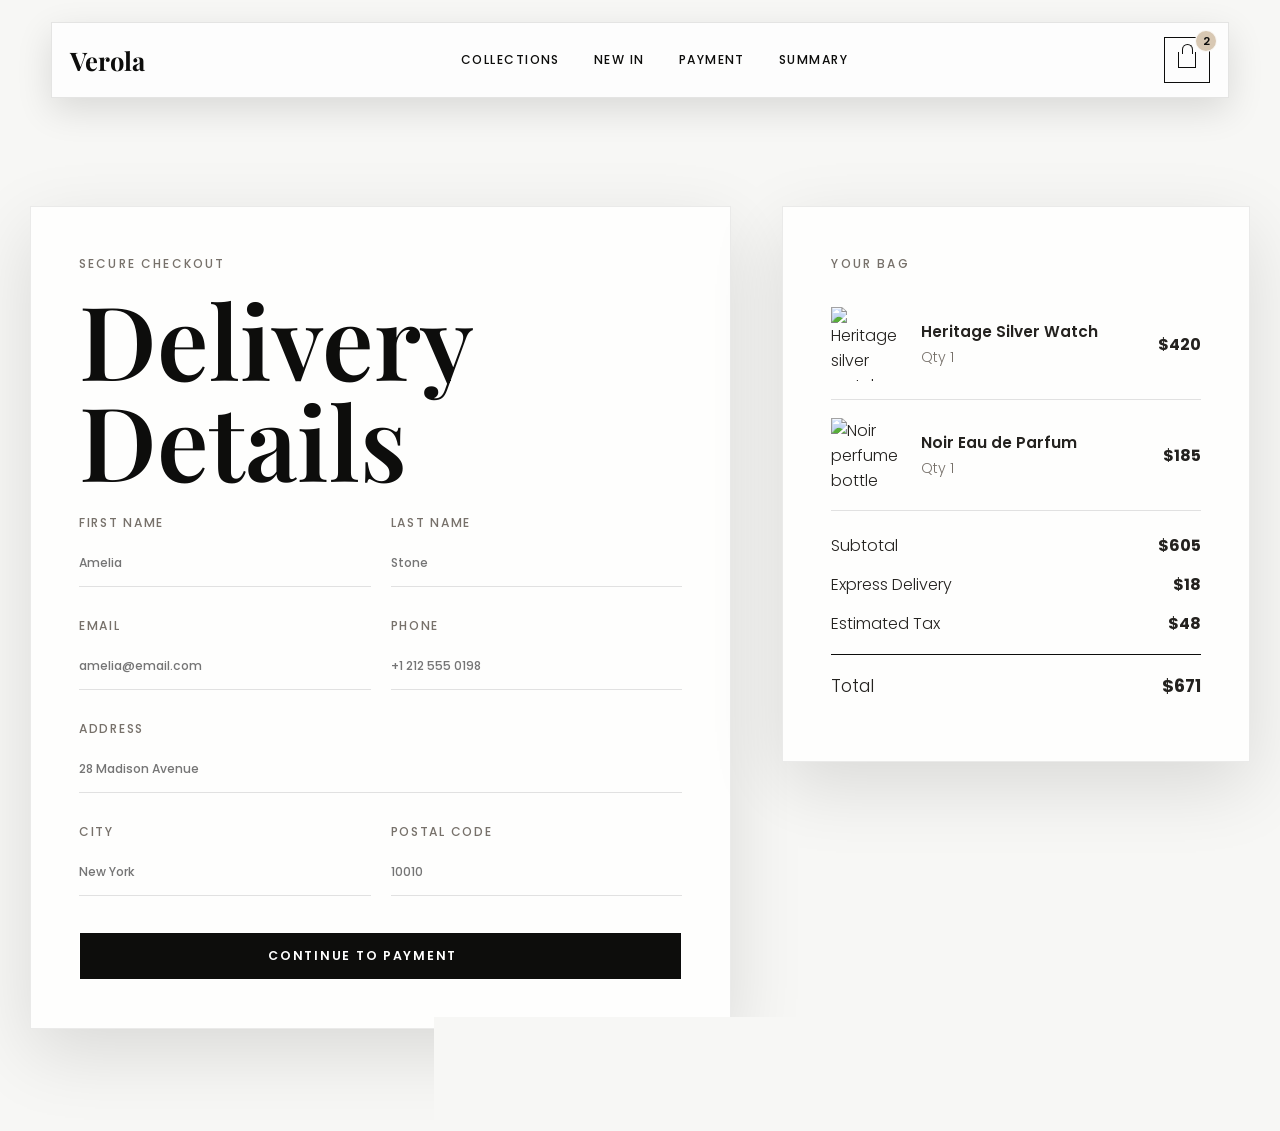
==== checkout.html @ 2e7f85c2 "set up the project" ====
<!DOCTYPE html>
<html lang="en">
<head>
  <meta charset="UTF-8">
  <meta name="viewport" content="width=device-width, initial-scale=1.0">
  <title>Checkout | Verola</title>
  <link rel="preconnect" href="https://fonts.googleapis.com">
  <link rel="preconnect" href="https://fonts.gstatic.com" crossorigin>
  <link href="https://fonts.googleapis.com/css2?family=Playfair+Display:wght@500;600;700&family=Poppins:wght@300;400;500;600&display=swap" rel="stylesheet">
  <link rel="stylesheet" href="styles.css">
</head>
<body>
  <header class="site-header page-header">
    <nav class="navbar dark-nav" aria-label="Primary navigation">
      <a class="brand" href="index.html">Verola</a>
      <div class="nav-links">
        <a href="products.html">Collections</a>
        <a href="products.html#featured-products">New In</a>
        <a href="payment.html">Payment</a>
        <a href="order-summary.html">Summary</a>
      </div>
      <a class="cart-link" href="checkout.html" aria-label="Shopping bag with two products">
        <span class="cart-icon" aria-hidden="true"></span>
        <span class="cart-count">2</span>
      </a>
    </nav>
  </header>

  <main class="page-main">
    <section class="checkout-layout">
      <div class="checkout-panel">
        <p class="eyebrow dark">Secure Checkout</p>
        <h1>Delivery Details</h1>
        <form class="checkout-form" action="payment.html" method="get">
          <div class="form-grid">
            <label>First Name<input type="text" name="first-name" placeholder="Amelia"></label>
            <label>Last Name<input type="text" name="last-name" placeholder="Stone"></label>
            <label>Email<input type="email" name="email" placeholder="amelia@email.com"></label>
            <label>Phone<input type="tel" name="phone" placeholder="+1 212 555 0198"></label>
            <label class="full">Address<input type="text" name="address" placeholder="28 Madison Avenue"></label>
            <label>City<input type="text" name="city" placeholder="New York"></label>
            <label>Postal Code<input type="text" name="postal-code" placeholder="10010"></label>
          </div>
          <button class="button button-dark form-button" type="submit">Continue to Payment</button>
        </form>
      </div>

      <aside class="summary-card" aria-label="Order summary">
        <p class="eyebrow dark">Your Bag</p>
        <div class="summary-item">
          <img src="https://images.unsplash.com/photo-1523170335258-f5ed11844a49?auto=format&fit=crop&w=300&q=85" alt="Heritage silver watch">
          <div>
            <h2>Heritage Silver Watch</h2>
            <p>Qty 1</p>
          </div>
          <strong>$420</strong>
        </div>
        <div class="summary-item">
          <img src="https://images.unsplash.com/photo-1541643600914-78b084683601?auto=format&fit=crop&w=300&q=85" alt="Noir perfume bottle">
          <div>
            <h2>Noir Eau de Parfum</h2>
            <p>Qty 1</p>
          </div>
          <strong>$185</strong>
        </div>
        <div class="summary-lines">
          <p><span>Subtotal</span><strong>$605</strong></p>
          <p><span>Express Delivery</span><strong>$18</strong></p>
          <p><span>Estimated Tax</span><strong>$48</strong></p>
          <p class="total"><span>Total</span><strong>$671</strong></p>
        </div>
      </aside>
    </section>
  </main>
</body>
</html>
---- styles.css ----
:root {
  --black: #0d0d0c;
  --ink: #24221f;
  --muted: #77716a;
  --line: rgba(18, 18, 18, 0.12);
  --cream: #f4efe7;
  --sand: #d8c8b3;
  --mist: #f7f7f5;
  --white: #ffffff;
  --shadow: 0 24px 70px rgba(12, 11, 10, 0.12);
}

* {
  box-sizing: border-box;
}

html {
  scroll-behavior: smooth;
}

body {
  margin: 0;
  color: var(--ink);
  background: var(--mist);
  font-family: "Poppins", Arial, sans-serif;
  font-weight: 300;
  animation: pageFade 700ms ease both;
}

img {
  display: block;
  width: 100%;
  height: 100%;
  object-fit: cover;
}

a {
  color: inherit;
  text-decoration: none;
}

.site-header {
  position: fixed;
  inset: 0 0 auto;
  z-index: 20;
  padding: 22px clamp(18px, 4vw, 56px);
}

.navbar {
  display: flex;
  align-items: center;
  justify-content: space-between;
  gap: 24px;
  max-width: 1440px;
  margin: 0 auto;
  padding: 14px 18px;
  color: var(--white);
  background: rgba(255, 255, 255, 0.08);
  border: 1px solid rgba(255, 255, 255, 0.22);
  backdrop-filter: blur(18px);
  box-shadow: 0 12px 36px rgba(0, 0, 0, 0.12);
  animation: navDrop 760ms ease both;
}

.dark-nav {
  color: var(--black);
  background: rgba(255, 255, 255, 0.78);
  border-color: rgba(0, 0, 0, 0.1);
}

.brand {
  font-family: "Playfair Display", Georgia, serif;
  font-size: clamp(1.35rem, 2vw, 1.9rem);
  font-weight: 700;
  letter-spacing: 0;
}

.nav-links,
.footer-links {
  display: flex;
  align-items: center;
  gap: clamp(14px, 3vw, 34px);
}

.nav-links a,
.nav-action,
.footer-links a,
.text-link {
  position: relative;
  font-size: 0.76rem;
  font-weight: 500;
  letter-spacing: 0.12em;
  text-transform: uppercase;
}

.nav-links a::after,
.text-link::after {
  position: absolute;
  left: 0;
  bottom: -6px;
  width: 0;
  height: 1px;
  content: "";
  background: currentColor;
  transition: width 260ms ease;
}

.nav-links a:hover::after,
.text-link:hover::after {
  width: 100%;
}

.nav-action {
  padding: 10px 18px;
  border: 1px solid currentColor;
  transition: background 260ms ease, color 260ms ease;
}

.nav-action:hover {
  color: var(--black);
  background: var(--white);
}

.dark-nav .nav-action:hover {
  color: var(--white);
  background: var(--black);
}

.cart-link {
  position: relative;
  display: inline-flex;
  align-items: center;
  justify-content: center;
  width: 46px;
  height: 46px;
  border: 1px solid currentColor;
  transition: transform 260ms ease, background 260ms ease, color 260ms ease;
}

.cart-link:hover {
  color: var(--black);
  background: var(--white);
  transform: translateY(-2px);
}

.dark-nav .cart-link:hover {
  color: var(--white);
  background: var(--black);
}

.cart-icon {
  position: relative;
  width: 18px;
  height: 16px;
  border: 1.7px solid currentColor;
  border-top: 0;
}

.cart-icon::before {
  position: absolute;
  left: 3px;
  top: -8px;
  width: 9px;
  height: 9px;
  content: "";
  border: 1.7px solid currentColor;
  border-bottom: 0;
  border-radius: 10px 10px 0 0;
}

.cart-count {
  position: absolute;
  right: -8px;
  top: -8px;
  display: grid;
  place-items: center;
  min-width: 22px;
  height: 22px;
  padding: 0 6px;
  color: var(--black);
  background: var(--sand);
  border: 1px solid rgba(255, 255, 255, 0.85);
  border-radius: 999px;
  font-size: 0.7rem;
  font-weight: 600;
  animation: cartPulse 1800ms ease-in-out infinite;
}

.cart-button {
  gap: 10px;
}

.cart-icon.mini {
  width: 15px;
  height: 13px;
}

.cart-icon.mini::before {
  left: 2px;
  top: -7px;
  width: 8px;
  height: 8px;
}

.hero {
  position: relative;
  min-height: 100vh;
  display: grid;
  align-items: end;
  padding: 170px clamp(22px, 6vw, 88px) 9vh;
  color: var(--white);
  background:
    linear-gradient(90deg, rgba(0, 0, 0, 0.58), rgba(0, 0, 0, 0.08) 68%),
    url("https://images.unsplash.com/photo-1483985988355-763728e1935b?auto=format&fit=crop&w=2200&q=85") center / cover;
  animation: heroDrift 18s ease-in-out infinite alternate;
}

.hero-content,
.page-hero,
.checkout-panel,
.summary-card {
  animation: riseIn 800ms ease both;
}

.hero-content {
  max-width: 760px;
}

.eyebrow {
  margin: 0 0 16px;
  font-size: 0.75rem;
  font-weight: 500;
  letter-spacing: 0.18em;
  text-transform: uppercase;
}

.eyebrow.dark {
  color: var(--muted);
}

h1,
h2,
h3,
p {
  margin-top: 0;
}

h1,
h2 {
  font-family: "Playfair Display", Georgia, serif;
  font-weight: 600;
  letter-spacing: 0;
  line-height: 0.98;
}

h1 {
  max-width: 860px;
  margin-bottom: 24px;
  font-size: clamp(3.4rem, 8vw, 8.8rem);
}

h2 {
  margin-bottom: 18px;
  font-size: clamp(2.1rem, 5vw, 5.2rem);
}

h3 {
  margin-bottom: 6px;
  font-size: 1rem;
  font-weight: 500;
}

.hero-subtitle {
  max-width: 570px;
  margin-bottom: 34px;
  color: rgba(255, 255, 255, 0.86);
  font-size: clamp(1rem, 1.5vw, 1.2rem);
  line-height: 1.8;
}

.button {
  display: inline-flex;
  align-items: center;
  justify-content: center;
  min-height: 48px;
  padding: 14px 28px;
  border: 1px solid currentColor;
  font-size: 0.78rem;
  font-weight: 600;
  letter-spacing: 0.14em;
  text-transform: uppercase;
  cursor: pointer;
  transition: transform 260ms ease, background 260ms ease, color 260ms ease, box-shadow 260ms ease;
}

.button:hover {
  transform: translateY(-3px);
  box-shadow: 0 14px 38px rgba(0, 0, 0, 0.18);
}

.button-light {
  color: var(--black);
  background: var(--white);
}

.button-light:hover {
  color: var(--white);
  background: transparent;
}

.button-dark {
  color: var(--white);
  background: var(--black);
}

.button-dark:hover {
  color: var(--black);
  background: var(--white);
}

.section {
  padding: clamp(72px, 9vw, 132px) clamp(20px, 5vw, 72px);
}

.section-heading {
  max-width: 1440px;
  margin: 0 auto 44px;
  animation: riseIn 760ms ease both;
}

.section-heading.split {
  display: flex;
  align-items: end;
  justify-content: space-between;
  gap: 28px;
}

.collection-grid {
  display: grid;
  grid-template-columns: repeat(4, 1fr);
  grid-auto-rows: minmax(250px, 32vw);
  gap: 18px;
  max-width: 1440px;
  margin: 0 auto;
}

.collection-card,
.product-media,
.shop-media {
  overflow: hidden;
  background: var(--cream);
}

.collection-card {
  position: relative;
  min-height: 260px;
  isolation: isolate;
  animation: riseIn 760ms ease both;
}

.collection-card.tall {
  grid-row: span 2;
}

.collection-card.wide {
  grid-column: span 2;
}

.collection-card::after {
  position: absolute;
  inset: 0;
  z-index: 1;
  content: "";
  background: linear-gradient(180deg, transparent 35%, rgba(0, 0, 0, 0.58));
}

.collection-card img,
.product-media img,
.shop-media img {
  transition: transform 600ms ease, filter 600ms ease;
}

.collection-card:hover img,
.product-card:hover img,
.shop-card:hover img {
  transform: scale(1.065);
  filter: saturate(0.9);
}

.collection-card span {
  position: absolute;
  left: 24px;
  bottom: 22px;
  z-index: 2;
  color: var(--white);
  font-family: "Playfair Display", Georgia, serif;
  font-size: clamp(1.5rem, 2.7vw, 2.6rem);
  line-height: 1;
}

.featured {
  background: var(--white);
}

.product-grid,
.shop-grid {
  display: grid;
  grid-template-columns: repeat(4, 1fr);
  gap: 22px;
  max-width: 1440px;
  margin: 0 auto;
}

.product-card,
.shop-card {
  background: var(--white);
  transition: transform 300ms ease, box-shadow 300ms ease;
  animation: riseIn 760ms ease both;
}

.collection-card:nth-child(2),
.product-card:nth-child(2),
.shop-card:nth-child(2) {
  animation-delay: 90ms;
}

.collection-card:nth-child(3),
.product-card:nth-child(3),
.shop-card:nth-child(3) {
  animation-delay: 180ms;
}

.collection-card:nth-child(4),
.product-card:nth-child(4),
.shop-card:nth-child(4) {
  animation-delay: 270ms;
}

.collection-card:nth-child(5),
.shop-card:nth-child(5) {
  animation-delay: 360ms;
}

.shop-card:nth-child(6) {
  animation-delay: 450ms;
}

.shop-card:nth-child(7) {
  animation-delay: 540ms;
}

.shop-card:nth-child(8) {
  animation-delay: 630ms;
}

.product-card:hover,
.shop-card:hover {
  transform: translateY(-8px);
  box-shadow: var(--shadow);
}

.product-media,
.shop-media {
  display: block;
  aspect-ratio: 4 / 5;
}

.product-info {
  display: flex;
  justify-content: space-between;
  gap: 18px;
  padding: 18px 4px 4px;
}

.product-info p {
  color: var(--muted);
  font-weight: 500;
}

.shop-info {
  padding: 22px;
}

.shop-info span {
  display: block;
  margin-bottom: 10px;
  color: var(--muted);
  font-size: 0.74rem;
  font-weight: 500;
  letter-spacing: 0.16em;
  text-transform: uppercase;
}

.shop-info h2 {
  margin-bottom: 10px;
  font-size: 1.55rem;
  line-height: 1.1;
}

.shop-info p {
  margin-bottom: 18px;
  color: var(--muted);
  font-weight: 500;
}

.luxury-banner {
  min-height: 72vh;
  display: grid;
  place-items: center;
  padding: clamp(64px, 8vw, 120px) 22px;
  color: var(--white);
  text-align: center;
  background:
    linear-gradient(rgba(0, 0, 0, 0.34), rgba(0, 0, 0, 0.34)),
    url("https://images.unsplash.com/photo-1529139574466-a303027c1d8b?auto=format&fit=crop&w=2200&q=85") center / cover fixed;
  animation: bannerGlow 12s ease-in-out infinite alternate;
}

.banner-content {
  max-width: 790px;
}

.about {
  background: linear-gradient(135deg, var(--cream), var(--white));
}

.about-inner {
  max-width: 980px;
  margin: 0 auto;
  text-align: center;
}

.about-inner p:last-child,
.page-hero p,
.summary-note {
  color: var(--muted);
  font-size: 1.05rem;
  line-height: 2;
}

.about-inner p:last-child {
  max-width: 760px;
  margin: 0 auto;
}

.newsletter {
  padding: clamp(72px, 9vw, 128px) clamp(20px, 5vw, 72px);
  background:
    linear-gradient(rgba(244, 239, 231, 0.78), rgba(244, 239, 231, 0.78)),
    url("https://images.unsplash.com/photo-1515886657613-9f3515b0c78f?auto=format&fit=crop&w=1800&q=85") center / cover;
}

.newsletter-panel {
  display: grid;
  grid-template-columns: minmax(0, 1.05fr) minmax(300px, 0.95fr);
  gap: clamp(28px, 5vw, 80px);
  align-items: center;
  max-width: 1160px;
  margin: 0 auto;
  padding: clamp(28px, 5vw, 64px);
  background: rgba(255, 255, 255, 0.72);
  border: 1px solid rgba(255, 255, 255, 0.62);
  backdrop-filter: blur(18px);
  box-shadow: var(--shadow);
}

.newsletter-panel p {
  color: var(--muted);
  line-height: 1.8;
}

.subscribe-form label,
.checkout-form label {
  display: block;
  margin-bottom: 10px;
  color: var(--muted);
  font-size: 0.76rem;
  font-weight: 500;
  letter-spacing: 0.14em;
  text-transform: uppercase;
}

.form-row {
  display: flex;
  border-bottom: 1px solid var(--black);
}

input,
button {
  font: inherit;
}

input {
  min-width: 0;
  width: 100%;
  padding: 16px 0;
  border: 0;
  color: var(--ink);
  background: transparent;
  outline: none;
}

.form-row input {
  flex: 1;
}

button {
  border: 0;
  background: transparent;
}

.form-row button {
  padding: 0 0 0 18px;
  color: var(--black);
  cursor: pointer;
  font-size: 0.78rem;
  font-weight: 600;
  letter-spacing: 0.12em;
  text-transform: uppercase;
  transition: color 240ms ease;
}

.form-row button:hover {
  color: var(--muted);
}

.footer {
  display: grid;
  grid-template-columns: 1.3fr 1fr 1fr 1fr;
  gap: 32px;
  padding: 54px clamp(20px, 5vw, 72px);
  color: rgba(255, 255, 255, 0.78);
  background: var(--black);
}

.footer-brand {
  display: inline-block;
  margin-bottom: 14px;
  color: var(--white);
}

.footer p,
address {
  margin: 0;
  font-style: normal;
  line-height: 1.8;
}

.footer-links {
  align-items: flex-start;
  flex-direction: column;
}

.page-main {
  min-height: 100vh;
  padding-top: 104px;
}

.page-hero {
  max-width: 1120px;
  margin: 0 auto;
  padding: clamp(70px, 9vw, 128px) clamp(20px, 5vw, 72px) clamp(36px, 5vw, 70px);
}

.compact-hero h1,
.checkout-panel h1,
.order-confirmation h1 {
  color: var(--black);
  font-size: clamp(3.2rem, 8vw, 7rem);
}

.filter-bar {
  display: flex;
  flex-wrap: wrap;
  gap: 12px;
  max-width: 1440px;
  margin: 0 auto 34px;
}

.filter-bar a {
  padding: 10px 16px;
  border: 1px solid var(--line);
  background: rgba(255, 255, 255, 0.72);
  font-size: 0.76rem;
  font-weight: 500;
  letter-spacing: 0.1em;
  text-transform: uppercase;
  transition: background 260ms ease, color 260ms ease, transform 260ms ease;
}

.filter-bar a:hover {
  color: var(--white);
  background: var(--black);
  transform: translateY(-2px);
}

.button,
.cart-link,
.filter-bar a {
  will-change: transform;
}

.button::after {
  width: 24px;
  height: 1px;
  margin-left: 12px;
  content: "";
  background: currentColor;
  transform: scaleX(0);
  transform-origin: left;
  transition: transform 260ms ease;
}

.button:hover::after {
  transform: scaleX(1);
}

.checkout-layout,
.summary-page {
  width: min(1220px, calc(100% - 40px));
  margin: 0 auto;
  padding: clamp(54px, 8vw, 104px) 0;
}

.checkout-layout,
.order-grid {
  display: grid;
  grid-template-columns: minmax(0, 1.2fr) minmax(330px, 0.8fr);
  gap: clamp(24px, 4vw, 56px);
  align-items: start;
}

.checkout-panel,
.summary-card {
  padding: clamp(24px, 4vw, 48px);
  background: rgba(255, 255, 255, 0.8);
  border: 1px solid rgba(0, 0, 0, 0.08);
  box-shadow: var(--shadow);
}

.form-grid {
  display: grid;
  grid-template-columns: repeat(2, 1fr);
  gap: 20px;
}

.form-grid .full {
  grid-column: 1 / -1;
}

.checkout-form input {
  margin-top: 8px;
  padding: 14px 0;
  border-bottom: 1px solid var(--line);
}

.form-button,
.full-button {
  width: 100%;
  margin-top: 26px;
}

.summary-item {
  display: grid;
  grid-template-columns: 74px 1fr auto;
  gap: 16px;
  align-items: center;
  padding: 18px 0;
  border-bottom: 1px solid var(--line);
}

.summary-item img {
  aspect-ratio: 1;
}

.summary-item h2,
.summary-item h3 {
  margin-bottom: 4px;
  font-family: "Poppins", Arial, sans-serif;
  font-size: 0.96rem;
  line-height: 1.4;
}

.summary-item p {
  margin-bottom: 0;
  color: var(--muted);
  font-size: 0.88rem;
}

.summary-lines {
  padding-top: 22px;
}

.summary-lines p {
  display: flex;
  justify-content: space-between;
  gap: 20px;
  margin-bottom: 14px;
}

.summary-lines .total {
  margin-top: 18px;
  padding-top: 18px;
  border-top: 1px solid var(--black);
  font-size: 1.1rem;
}

.radio-card {
  display: flex;
  align-items: center;
  gap: 12px;
  padding: 16px;
  border: 1px solid var(--line);
  color: var(--black);
}

.radio-card input {
  width: auto;
}

.payment-card h2 {
  font-size: clamp(3rem, 7vw, 6rem);
}

.payment-card p {
  color: var(--muted);
  line-height: 1.8;
}

.order-confirmation {
  max-width: 900px;
  margin-bottom: 36px;
}

.large-item {
  grid-template-columns: 96px 1fr auto;
}

@keyframes riseIn {
  from {
    opacity: 0;
    transform: translateY(28px);
  }

  to {
    opacity: 1;
    transform: translateY(0);
  }
}

@keyframes pageFade {
  from {
    opacity: 0;
  }

  to {
    opacity: 1;
  }
}

@keyframes navDrop {
  from {
    opacity: 0;
    transform: translateY(-18px);
  }

  to {
    opacity: 1;
    transform: translateY(0);
  }
}

@keyframes heroDrift {
  from {
    background-position: center center;
  }

  to {
    background-position: 56% center;
  }
}

@keyframes bannerGlow {
  from {
    filter: saturate(0.92) contrast(1);
  }

  to {
    filter: saturate(1.08) contrast(1.04);
  }
}

@keyframes cartPulse {
  0%,
  100% {
    transform: scale(1);
  }

  50% {
    transform: scale(1.08);
  }
}

@keyframes bottomToTopLift {
  from {
    opacity: 0;
    clip-path: inset(100% 0 0 0);
    filter: blur(10px);
    transform: translateY(120px) scale(0.985);
  }

  55% {
    opacity: 0.86;
    filter: blur(3px);
  }

  to {
    opacity: 1;
    clip-path: inset(0 0 0 0);
    filter: blur(0);
    transform: translateY(0) scale(1);
  }
}

@keyframes bottomToTopImage {
  from {
    opacity: 0.78;
    clip-path: inset(100% 0 0 0);
    transform: translateY(48px) scale(1.08);
  }

  to {
    opacity: 1;
    clip-path: inset(0 0 0 0);
    transform: translateY(0) scale(1);
  }
}

@supports (animation-timeline: view()) {
  .section-heading,
  .about-inner,
  .newsletter-panel,
  .checkout-panel,
  .summary-card,
  .order-confirmation,
  .filter-bar,
  .collection-card,
  .product-card,
  .shop-card {
    animation-name: bottomToTopLift;
    animation-duration: 1ms;
    animation-fill-mode: both;
    animation-timeline: view();
    animation-range: entry 0% cover 38%;
  }

  .collection-card img,
  .product-media img,
  .shop-media img {
    animation-name: bottomToTopImage;
    animation-duration: 1ms;
    animation-fill-mode: both;
    animation-timeline: view();
    animation-range: entry 0% cover 48%;
  }

  .collection-card:nth-child(2),
  .product-card:nth-child(2),
  .shop-card:nth-child(2),
  .collection-card:nth-child(3),
  .product-card:nth-child(3),
  .shop-card:nth-child(3),
  .collection-card:nth-child(4),
  .product-card:nth-child(4),
  .shop-card:nth-child(4),
  .collection-card:nth-child(5),
  .shop-card:nth-child(5),
  .shop-card:nth-child(6),
  .shop-card:nth-child(7),
  .shop-card:nth-child(8) {
    animation-delay: 0ms;
  }
}

@media (prefers-reduced-motion: reduce) {
  *,
  *::before,
  *::after {
    animation-duration: 0.01ms !important;
    animation-iteration-count: 1 !important;
    scroll-behavior: auto !important;
    transition-duration: 0.01ms !important;
  }
}

@media (max-width: 1000px) {
  .nav-links {
    display: none;
  }

  .collection-grid,
  .product-grid,
  .shop-grid {
    grid-template-columns: repeat(2, 1fr);
  }

  .collection-grid {
    grid-auto-rows: 330px;
  }

  .newsletter-panel,
  .footer,
  .checkout-layout,
  .order-grid {
    grid-template-columns: 1fr;
  }
}

@media (max-width: 680px) {
  .site-header {
    padding: 14px;
  }

  .navbar {
    padding: 12px 14px;
  }

  .nav-action {
    padding: 9px 12px;
  }

  .hero {
    min-height: 94vh;
    padding: 132px 20px 52px;
    background-position: 58% center;
  }

  h1 {
    font-size: clamp(3rem, 16vw, 4.8rem);
  }

  .section-heading.split {
    display: block;
  }

  .text-link {
    display: inline-block;
    margin-top: 8px;
  }

  .collection-grid,
  .product-grid,
  .shop-grid,
  .newsletter-panel,
  .footer,
  .form-grid {
    grid-template-columns: 1fr;
  }

  .collection-grid {
    grid-auto-rows: 300px;
  }

  .collection-card.tall,
  .collection-card.wide {
    grid-row: auto;
    grid-column: auto;
  }

  .product-info {
    padding-right: 0;
    padding-left: 0;
  }

  .luxury-banner {
    min-height: 62vh;
    background-attachment: scroll;
  }

  .newsletter-panel,
  .checkout-panel,
  .summary-card {
    padding: 26px 20px;
  }

  .form-row {
    display: block;
    border-bottom: 0;
  }

  .form-row input {
    border-bottom: 1px solid var(--black);
  }

  .form-row button {
    width: 100%;
    margin-top: 14px;
    padding: 14px 18px;
    color: var(--white);
    background: var(--black);
  }

  .summary-item,
  .large-item {
    grid-template-columns: 70px 1fr;
  }

  .summary-item strong {
    grid-column: 2;
  }
}
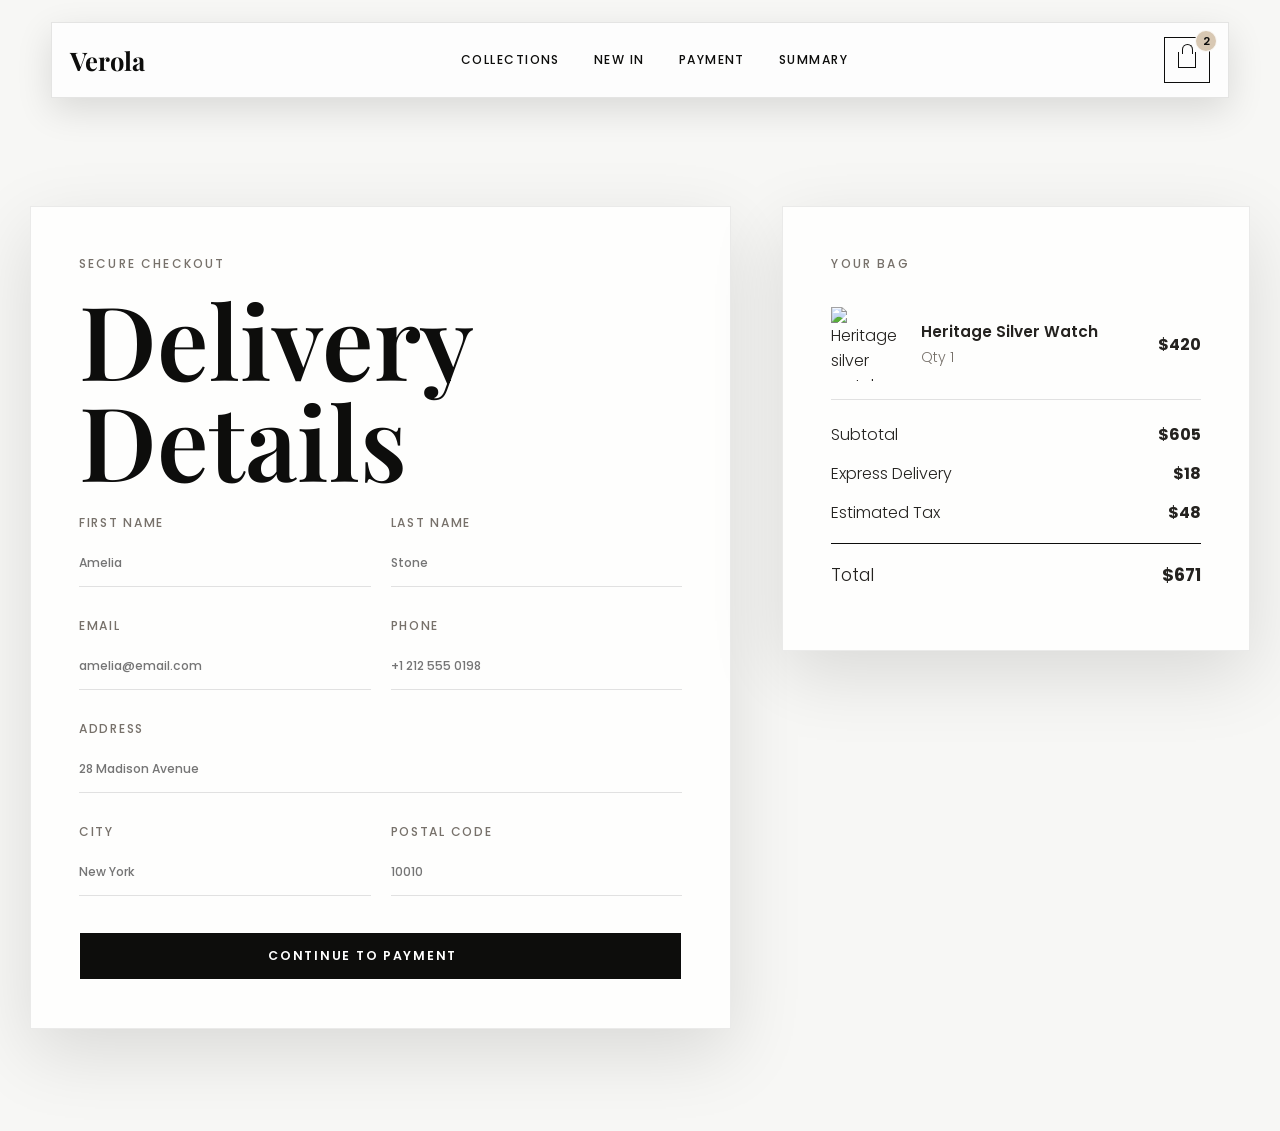
==== commit fe3da2d9: "add product to the cart" ====
--- a/checkout.html
+++ b/checkout.html
@@ -1,76 +1,113 @@
-<!DOCTYPE html>
+<!doctype html>
 <html lang="en">
-<head>
-  <meta charset="UTF-8">
-  <meta name="viewport" content="width=device-width, initial-scale=1.0">
-  <title>Checkout | Verola</title>
-  <link rel="preconnect" href="https://fonts.googleapis.com">
-  <link rel="preconnect" href="https://fonts.gstatic.com" crossorigin>
-  <link href="https://fonts.googleapis.com/css2?family=Playfair+Display:wght@500;600;700&family=Poppins:wght@300;400;500;600&display=swap" rel="stylesheet">
-  <link rel="stylesheet" href="styles.css">
-</head>
-<body>
-  <header class="site-header page-header">
-    <nav class="navbar dark-nav" aria-label="Primary navigation">
-      <a class="brand" href="index.html">Verola</a>
-      <div class="nav-links">
-        <a href="products.html">Collections</a>
-        <a href="products.html#featured-products">New In</a>
-        <a href="payment.html">Payment</a>
-        <a href="order-summary.html">Summary</a>
-      </div>
-      <a class="cart-link" href="checkout.html" aria-label="Shopping bag with two products">
-        <span class="cart-icon" aria-hidden="true"></span>
-        <span class="cart-count">2</span>
-      </a>
-    </nav>
-  </header>
+  <head>
+    <meta charset="UTF-8" />
+    <meta name="viewport" content="width=device-width, initial-scale=1.0" />
+    <title>Checkout | Verola</title>
+    <link rel="preconnect" href="https://fonts.googleapis.com" />
+    <link rel="preconnect" href="https://fonts.gstatic.com" crossorigin />
+    <link
+      href="https://fonts.googleapis.com/css2?family=Playfair+Display:wght@500;600;700&family=Poppins:wght@300;400;500;600&display=swap"
+      rel="stylesheet"
+    />
+    <link rel="stylesheet" href="styles.css" />
+  </head>
+  <body>
+    <header class="site-header page-header">
+      <nav class="navbar dark-nav" aria-label="Primary navigation">
+        <a class="brand" href="index.html">Verola</a>
+        <div class="nav-links">
+          <a href="products.html">Collections</a>
+          <a href="products.html#featured-products">New In</a>
+          <a href="payment.html">Payment</a>
+          <a href="order-summary.html">Summary</a>
+        </div>
+        <a
+          class="cart-link"
+          href="checkout.html"
+          aria-label="Shopping bag with two products"
+        >
+          <span class="cart-icon" aria-hidden="true"></span>
+          <span class="cart-count">2</span>
+        </a>
+      </nav>
+    </header>
 
-  <main class="page-main">
-    <section class="checkout-layout">
-      <div class="checkout-panel">
-        <p class="eyebrow dark">Secure Checkout</p>
-        <h1>Delivery Details</h1>
-        <form class="checkout-form" action="payment.html" method="get">
-          <div class="form-grid">
-            <label>First Name<input type="text" name="first-name" placeholder="Amelia"></label>
-            <label>Last Name<input type="text" name="last-name" placeholder="Stone"></label>
-            <label>Email<input type="email" name="email" placeholder="amelia@email.com"></label>
-            <label>Phone<input type="tel" name="phone" placeholder="+1 212 555 0198"></label>
-            <label class="full">Address<input type="text" name="address" placeholder="28 Madison Avenue"></label>
-            <label>City<input type="text" name="city" placeholder="New York"></label>
-            <label>Postal Code<input type="text" name="postal-code" placeholder="10010"></label>
+    <main class="page-main">
+      <section class="checkout-layout">
+        <div class="checkout-panel">
+          <p class="eyebrow dark">Secure Checkout</p>
+          <h1>Delivery Details</h1>
+          <form class="checkout-form" action="payment.html" method="get">
+            <div class="form-grid">
+              <label
+                >First Name<input
+                  type="text"
+                  name="first-name"
+                  placeholder="Amelia"
+              /></label>
+              <label
+                >Last Name<input
+                  type="text"
+                  name="last-name"
+                  placeholder="Stone"
+              /></label>
+              <label
+                >Email<input
+                  type="email"
+                  name="email"
+                  placeholder="amelia@email.com"
+              /></label>
+              <label
+                >Phone<input
+                  type="tel"
+                  name="phone"
+                  placeholder="+1 212 555 0198"
+              /></label>
+              <label class="full"
+                >Address<input
+                  type="text"
+                  name="address"
+                  placeholder="28 Madison Avenue"
+              /></label>
+              <label
+                >City<input type="text" name="city" placeholder="New York"
+              /></label>
+              <label
+                >Postal Code<input
+                  type="text"
+                  name="postal-code"
+                  placeholder="10010"
+              /></label>
+            </div>
+            <button class="button button-dark form-button" type="submit">
+              Continue to Payment
+            </button>
+          </form>
+        </div>
+
+        <aside class="summary-card" aria-label="Order summary">
+          <p class="eyebrow dark">Your Bag</p>
+          <div class="summary-item">
+            <img
+              src="https://images.unsplash.com/photo-1523170335258-f5ed11844a49?auto=format&fit=crop&w=300&q=85"
+              alt="Heritage silver watch"
+            />
+            <div>
+              <h2>Heritage Silver Watch</h2>
+              <p>Qty 1</p>
+            </div>
+            <strong>$420</strong>
           </div>
-          <button class="button button-dark form-button" type="submit">Continue to Payment</button>
-        </form>
-      </div>
 
-      <aside class="summary-card" aria-label="Order summary">
-        <p class="eyebrow dark">Your Bag</p>
-        <div class="summary-item">
-          <img src="https://images.unsplash.com/photo-1523170335258-f5ed11844a49?auto=format&fit=crop&w=300&q=85" alt="Heritage silver watch">
-          <div>
-            <h2>Heritage Silver Watch</h2>
-            <p>Qty 1</p>
+          <div class="summary-lines">
+            <p><span>Subtotal</span><strong>$605</strong></p>
+            <p><span>Express Delivery</span><strong>$18</strong></p>
+            <p><span>Estimated Tax</span><strong>$48</strong></p>
+            <p class="total"><span>Total</span><strong>$671</strong></p>
           </div>
-          <strong>$420</strong>
-        </div>
-        <div class="summary-item">
-          <img src="https://images.unsplash.com/photo-1541643600914-78b084683601?auto=format&fit=crop&w=300&q=85" alt="Noir perfume bottle">
-          <div>
-            <h2>Noir Eau de Parfum</h2>
-            <p>Qty 1</p>
-          </div>
-          <strong>$185</strong>
-        </div>
-        <div class="summary-lines">
-          <p><span>Subtotal</span><strong>$605</strong></p>
-          <p><span>Express Delivery</span><strong>$18</strong></p>
-          <p><span>Estimated Tax</span><strong>$48</strong></p>
-          <p class="total"><span>Total</span><strong>$671</strong></p>
-        </div>
-      </aside>
-    </section>
-  </main>
-</body>
+        </aside>
+      </section>
+    </main>
+  </body>
 </html>
--- a/styles.css
+++ b/styles.css
@@ -113,7 +113,9 @@
 .nav-action {
   padding: 10px 18px;
   border: 1px solid currentColor;
-  transition: background 260ms ease, color 260ms ease;
+  transition:
+    background 260ms ease,
+    color 260ms ease;
 }
 
 .nav-action:hover {
@@ -134,7 +136,10 @@
   width: 46px;
   height: 46px;
   border: 1px solid currentColor;
-  transition: transform 260ms ease, background 260ms ease, color 260ms ease;
+  transition:
+    transform 260ms ease,
+    background 260ms ease,
+    color 260ms ease;
 }
 
 .cart-link:hover {
@@ -211,7 +216,8 @@
   color: var(--white);
   background:
     linear-gradient(90deg, rgba(0, 0, 0, 0.58), rgba(0, 0, 0, 0.08) 68%),
-    url("https://images.unsplash.com/photo-1483985988355-763728e1935b?auto=format&fit=crop&w=2200&q=85") center / cover;
+    url("https://images.unsplash.com/photo-1483985988355-763728e1935b?auto=format&fit=crop&w=2200&q=85")
+      center / cover;
   animation: heroDrift 18s ease-in-out infinite alternate;
 }
 
@@ -290,7 +296,11 @@
   letter-spacing: 0.14em;
   text-transform: uppercase;
   cursor: pointer;
-  transition: transform 260ms ease, background 260ms ease, color 260ms ease, box-shadow 260ms ease;
+  transition:
+    transform 260ms ease,
+    background 260ms ease,
+    color 260ms ease,
+    box-shadow 260ms ease;
 }
 
 .button:hover {
@@ -377,7 +387,9 @@
 .collection-card img,
 .product-media img,
 .shop-media img {
-  transition: transform 600ms ease, filter 600ms ease;
+  transition:
+    transform 600ms ease,
+    filter 600ms ease;
 }
 
 .collection-card:hover img,
@@ -414,7 +426,9 @@
 .product-card,
 .shop-card {
   background: var(--white);
-  transition: transform 300ms ease, box-shadow 300ms ease;
+  transition:
+    transform 300ms ease,
+    box-shadow 300ms ease;
   animation: riseIn 760ms ease both;
 }
 
@@ -512,7 +526,8 @@
   text-align: center;
   background:
     linear-gradient(rgba(0, 0, 0, 0.34), rgba(0, 0, 0, 0.34)),
-    url("https://images.unsplash.com/photo-1529139574466-a303027c1d8b?auto=format&fit=crop&w=2200&q=85") center / cover fixed;
+    url("https://images.unsplash.com/photo-1529139574466-a303027c1d8b?auto=format&fit=crop&w=2200&q=85")
+      center / cover fixed;
   animation: bannerGlow 12s ease-in-out infinite alternate;
 }
 
@@ -547,7 +562,8 @@
   padding: clamp(72px, 9vw, 128px) clamp(20px, 5vw, 72px);
   background:
     linear-gradient(rgba(244, 239, 231, 0.78), rgba(244, 239, 231, 0.78)),
-    url("https://images.unsplash.com/photo-1515886657613-9f3515b0c78f?auto=format&fit=crop&w=1800&q=85") center / cover;
+    url("https://images.unsplash.com/photo-1515886657613-9f3515b0c78f?auto=format&fit=crop&w=1800&q=85")
+      center / cover;
 }
 
 .newsletter-panel {
@@ -685,7 +701,10 @@
   font-weight: 500;
   letter-spacing: 0.1em;
   text-transform: uppercase;
-  transition: background 260ms ease, color 260ms ease, transform 260ms ease;
+  transition:
+    background 260ms ease,
+    color 260ms ease,
+    transform 260ms ease;
 }
 
 .filter-bar a:hover {
@@ -994,10 +1013,6 @@
 }
 
 @media (max-width: 1000px) {
-  .nav-links {
-    display: none;
-  }
-
   .collection-grid,
   .product-grid,
   .shop-grid {
@@ -1017,6 +1032,14 @@
 }
 
 @media (max-width: 680px) {
+  .nav-links {
+    position: absolute;
+    top: 110%;
+    padding: 0.4rem;
+    box-shadow: 5px 5px 5px rgba(29, 28, 28, 0.212);
+    border-radius: 4px;
+    width: 97%;
+  }
   .site-header {
     padding: 14px;
   }
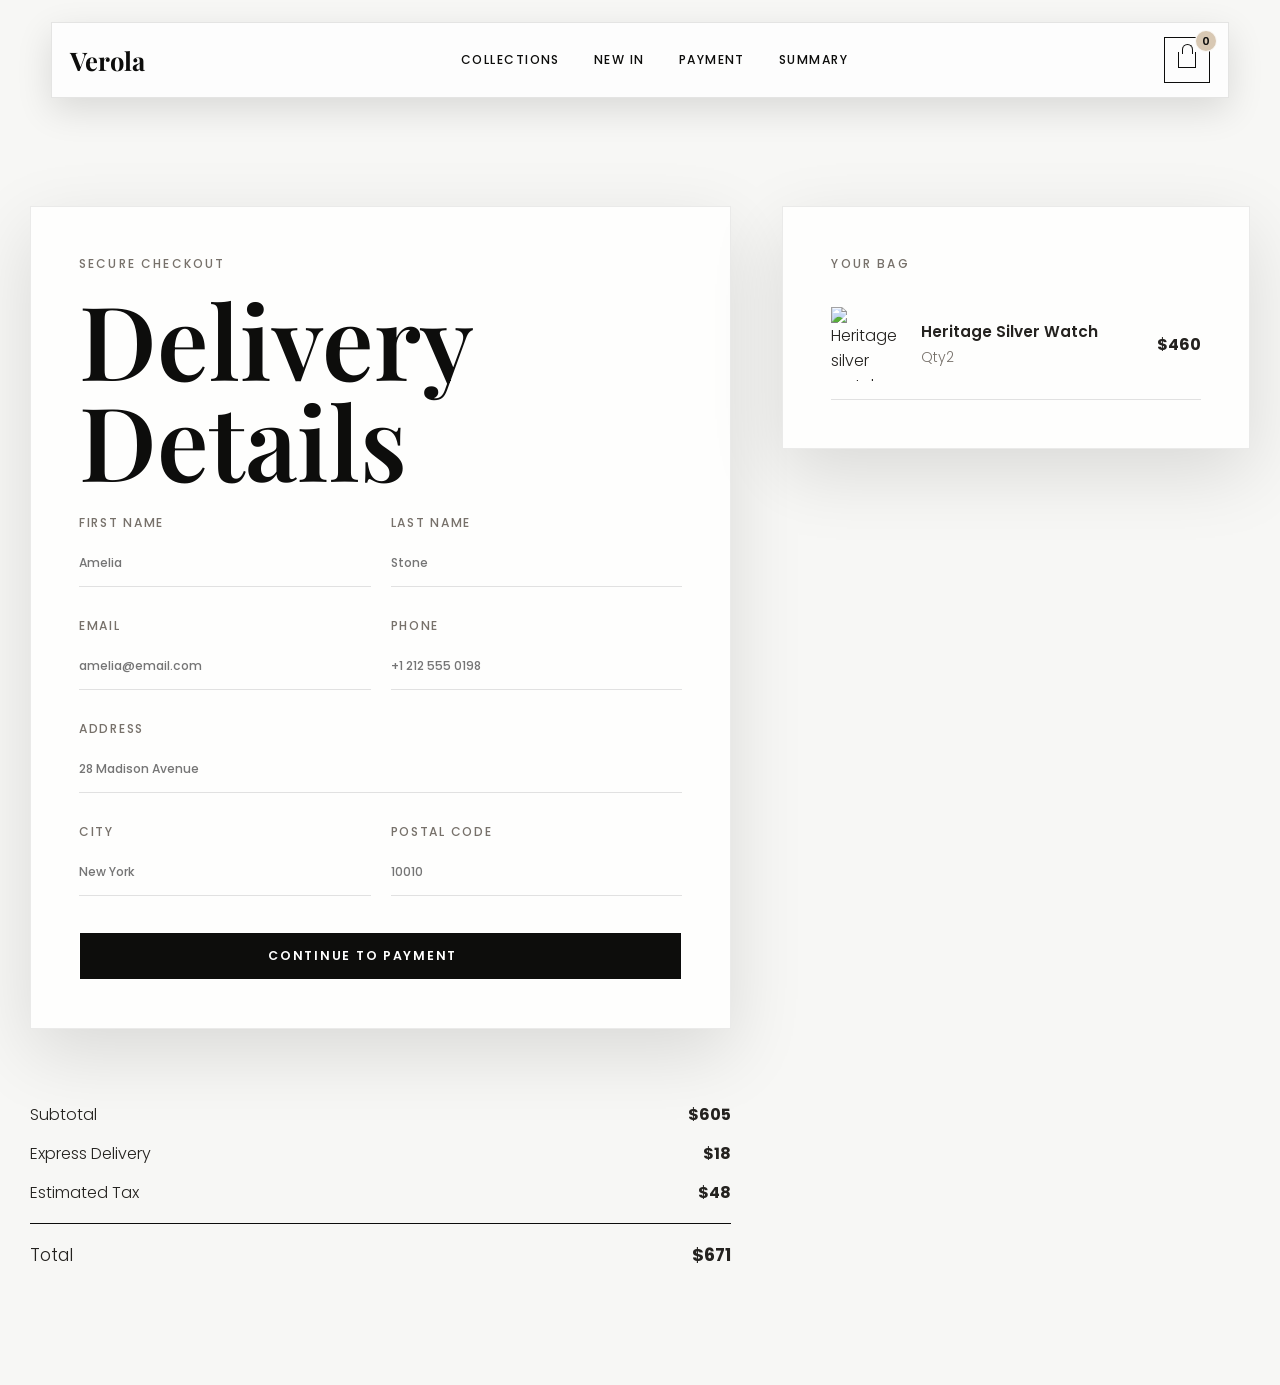
==== commit b532649e: "save cart to localStorage" ====
--- a/checkout.html
+++ b/checkout.html
@@ -28,7 +28,7 @@
           aria-label="Shopping bag with two products"
         >
           <span class="cart-icon" aria-hidden="true"></span>
-          <span class="cart-count">2</span>
+          <span class="cart-count">0</span>
         </a>
       </nav>
     </header>
@@ -86,28 +86,18 @@
           </form>
         </div>
 
-        <aside class="summary-card" aria-label="Order summary">
-          <p class="eyebrow dark">Your Bag</p>
-          <div class="summary-item">
-            <img
-              src="https://images.unsplash.com/photo-1523170335258-f5ed11844a49?auto=format&fit=crop&w=300&q=85"
-              alt="Heritage silver watch"
-            />
-            <div>
-              <h2>Heritage Silver Watch</h2>
-              <p>Qty 1</p>
-            </div>
-            <strong>$420</strong>
-          </div>
-
-          <div class="summary-lines">
-            <p><span>Subtotal</span><strong>$605</strong></p>
-            <p><span>Express Delivery</span><strong>$18</strong></p>
-            <p><span>Estimated Tax</span><strong>$48</strong></p>
-            <p class="total"><span>Total</span><strong>$671</strong></p>
-          </div>
-        </aside>
+        <aside
+          class="summary-card js-summary-card"
+          aria-label="Order summary"
+        ></aside>
+        <div class="summary-lines">
+          <p><span>Subtotal</span><strong>$605</strong></p>
+          <p><span>Express Delivery</span><strong>$18</strong></p>
+          <p><span>Estimated Tax</span><strong>$48</strong></p>
+          <p class="total"><span>Total</span><strong>$671</strong></p>
+        </div>
       </section>
     </main>
+    <script src="script/checkout.js" type="module"></script>
   </body>
 </html>
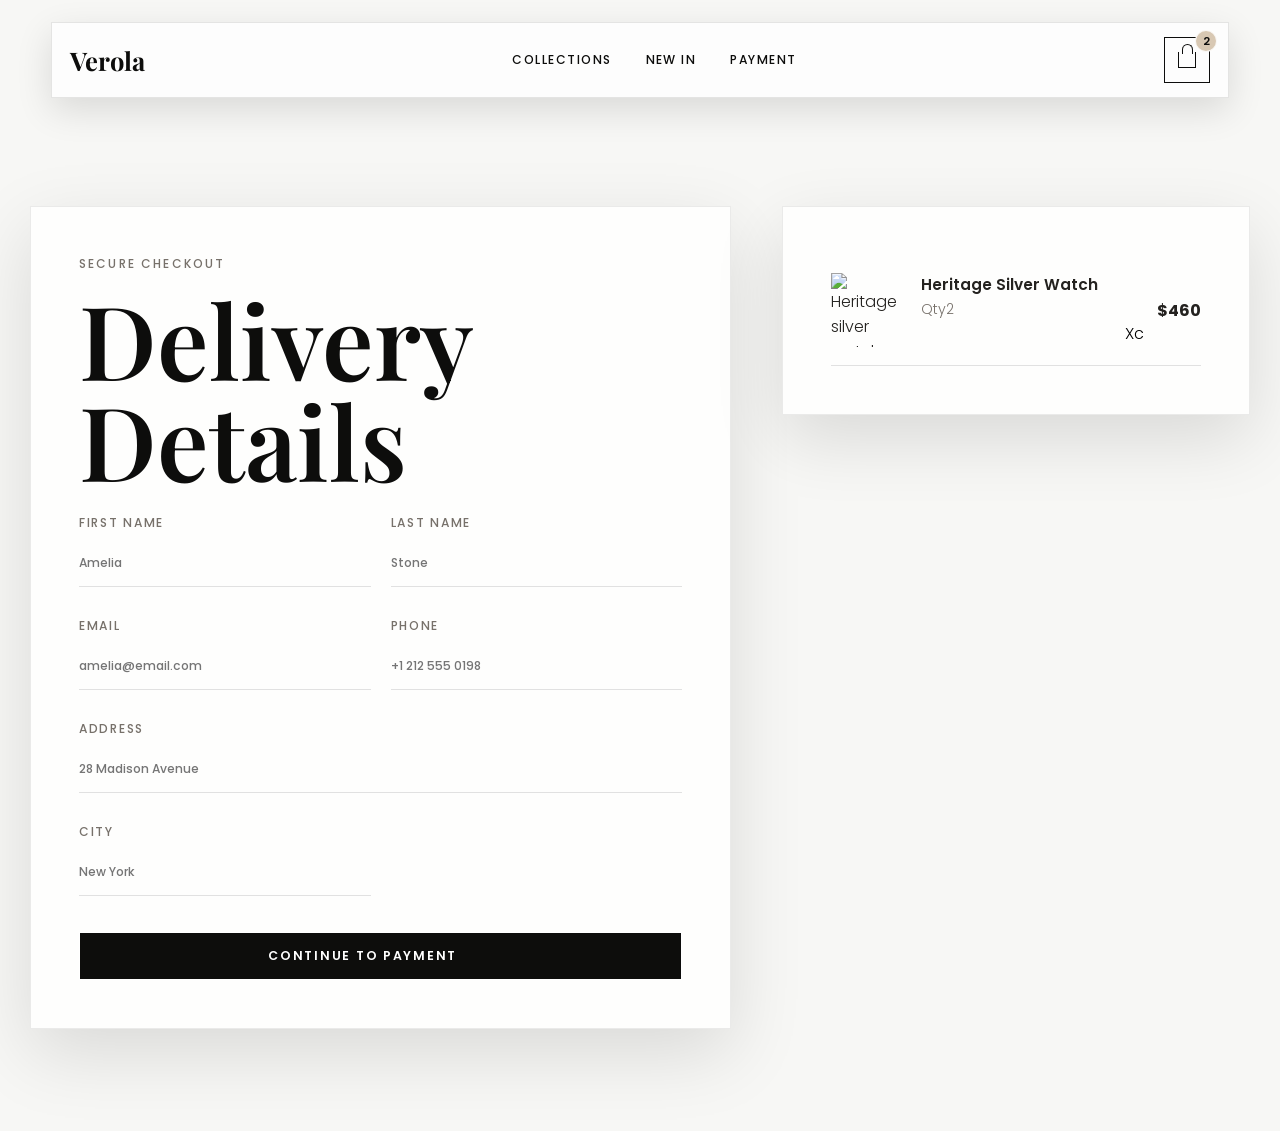
==== commit b6ce298b: "update payment cart" ====
--- a/checkout.html
+++ b/checkout.html
@@ -20,7 +20,6 @@
           <a href="products.html">Collections</a>
           <a href="products.html#featured-products">New In</a>
           <a href="payment.html">Payment</a>
-          <a href="order-summary.html">Summary</a>
         </div>
         <a
           class="cart-link"
@@ -28,7 +27,7 @@
           aria-label="Shopping bag with two products"
         >
           <span class="cart-icon" aria-hidden="true"></span>
-          <span class="cart-count">0</span>
+          <span class="cart-count"></span>
         </a>
       </nav>
     </header>
@@ -45,39 +44,42 @@
                   type="text"
                   name="first-name"
                   placeholder="Amelia"
+                  required
               /></label>
               <label
                 >Last Name<input
                   type="text"
                   name="last-name"
                   placeholder="Stone"
+                  required
               /></label>
               <label
                 >Email<input
                   type="email"
                   name="email"
                   placeholder="amelia@email.com"
+                  required
               /></label>
               <label
                 >Phone<input
                   type="tel"
                   name="phone"
                   placeholder="+1 212 555 0198"
+                  required
               /></label>
               <label class="full"
                 >Address<input
                   type="text"
                   name="address"
                   placeholder="28 Madison Avenue"
+                  required
               /></label>
               <label
-                >City<input type="text" name="city" placeholder="New York"
-              /></label>
-              <label
-                >Postal Code<input
+                >City<input
                   type="text"
-                  name="postal-code"
-                  placeholder="10010"
+                  name="city"
+                  placeholder="New York"
+                  required
               /></label>
             </div>
             <button class="button button-dark form-button" type="submit">
@@ -86,16 +88,9 @@
           </form>
         </div>
 
-        <aside
-          class="summary-card js-summary-card"
-          aria-label="Order summary"
-        ></aside>
-        <div class="summary-lines">
-          <p><span>Subtotal</span><strong>$605</strong></p>
-          <p><span>Express Delivery</span><strong>$18</strong></p>
-          <p><span>Estimated Tax</span><strong>$48</strong></p>
-          <p class="total"><span>Total</span><strong>$671</strong></p>
-        </div>
+        <aside class="summary-card js-summary-card" aria-label="Order summary">
+          <p class="eyebrow dark">Your Bag</p>
+        </aside>
       </section>
     </main>
     <script src="script/checkout.js" type="module"></script>
--- a/styles.css
+++ b/styles.css
@@ -671,7 +671,28 @@
   min-height: 100vh;
   padding-top: 104px;
 }
-
+.page-pay {
+  filter: blur(5px);
+  pointer-events: none;
+  position: fixed;
+}
+.pay a {
+  background-color: #0d0d0c;
+  color: white;
+  padding: 0.8rem;
+  border-radius: 5px;
+}
+.pay p {
+  font-size: 1.2rem;
+  font-weight: 700;
+  font-family: "Franklin Gothic Medium", "Arial Narrow", Arial, sans-serif;
+}
+.pay {
+  display: flex;
+  flex-direction: column;
+  align-items: center;
+  justify-content: center;
+}
 .page-hero {
   max-width: 1120px;
   margin: 0 auto;
@@ -772,7 +793,9 @@
   padding: 14px 0;
   border-bottom: 1px solid var(--line);
 }
-
+.delete-item {
+  margin-left: 90%;
+}
 .form-button,
 .full-button {
   width: 100%;
@@ -848,7 +871,7 @@
 
 .order-confirmation {
   max-width: 900px;
-  margin-bottom: 36px;
+  margin: 3rem;
 }
 
 .large-item {
@@ -1132,3 +1155,13 @@
     grid-column: 2;
   }
 }
+.pay {
+  position: absolute;
+  background-color: white;
+  border: 1px solid black;
+  border-radius: 10px;
+  padding: 4rem;
+  left: 30%;
+  top: 50%;
+  display: none;
+}
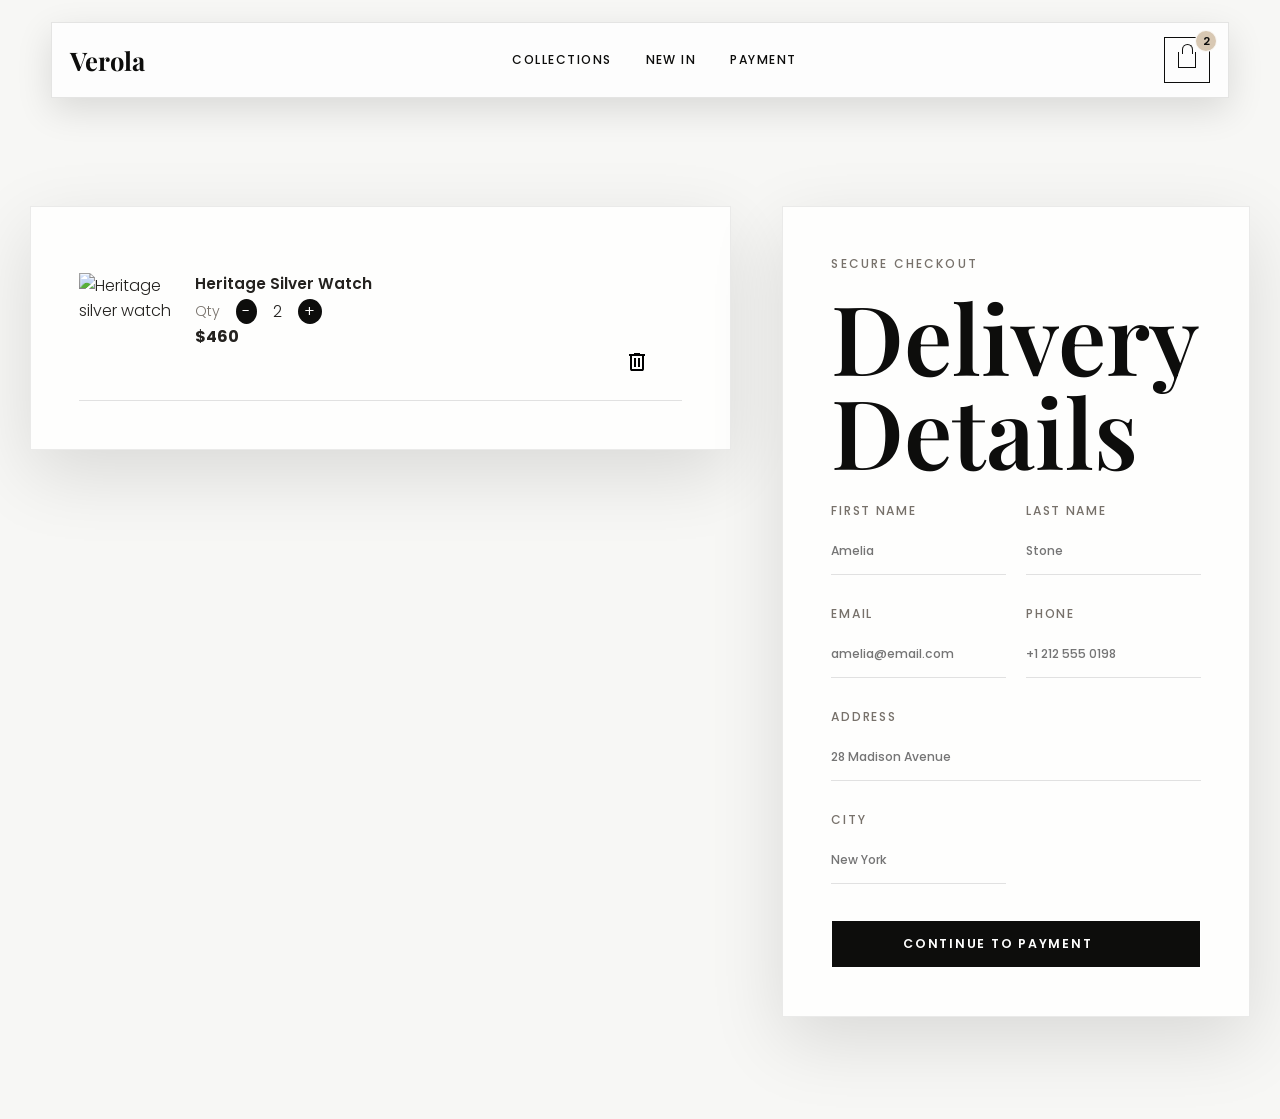
==== commit 941e2c1a: "generate payment page and update cartquantity" ====
--- a/checkout.html
+++ b/checkout.html
@@ -34,6 +34,9 @@
 
     <main class="page-main">
       <section class="checkout-layout">
+        <aside class="summary-card js-summary-card" aria-label="Order summary">
+          <p class="eyebrow dark">Your Bag</p>
+        </aside>
         <div class="checkout-panel">
           <p class="eyebrow dark">Secure Checkout</p>
           <h1>Delivery Details</h1>
@@ -87,10 +90,6 @@
             </button>
           </form>
         </div>
-
-        <aside class="summary-card js-summary-card" aria-label="Order summary">
-          <p class="eyebrow dark">Your Bag</p>
-        </aside>
       </section>
     </main>
     <script src="script/checkout.js" type="module"></script>
--- a/styles.css
+++ b/styles.css
@@ -517,6 +517,144 @@
   font-weight: 500;
 }
 
+.shop-info .button {
+  width: 100%;
+  margin-top: 10px;
+}
+
+.product-landing-page {
+  padding-bottom: clamp(70px, 9vw, 130px);
+}
+
+.product-landing-hero {
+  min-height: 82vh;
+  display: grid;
+  align-items: end;
+  padding: 170px clamp(22px, 6vw, 88px) 9vh;
+  color: var(--white);
+  background:
+    linear-gradient(90deg, rgba(0, 0, 0, 0.62), rgba(0, 0, 0, 0.12)),
+    url("https://images.unsplash.com/photo-1496747611176-843222e1e57c?auto=format&fit=crop&w=2200&q=85")
+      center / cover;
+}
+
+.product-landing-hero > div {
+  max-width: 820px;
+}
+
+.product-landing-hero p {
+  max-width: 620px;
+  color: rgba(255, 255, 255, 0.86);
+  line-height: 1.9;
+}
+
+.detail-jump {
+  position: sticky;
+  top: 96px;
+  z-index: 9;
+  display: flex;
+  flex-wrap: wrap;
+  gap: 10px;
+  width: min(1320px, calc(100% - 40px));
+  margin: 34px auto 44px;
+  padding: 14px;
+  background: rgba(255, 255, 255, 0.76);
+  border: 1px solid rgba(0, 0, 0, 0.08);
+  backdrop-filter: blur(18px);
+  box-shadow: 0 16px 46px rgba(12, 11, 10, 0.08);
+}
+
+.detail-jump a {
+  padding: 9px 13px;
+  border: 1px solid var(--line);
+  font-size: 0.7rem;
+  font-weight: 500;
+  letter-spacing: 0.12em;
+  text-transform: uppercase;
+  transition:
+    background 240ms ease,
+    color 240ms ease,
+    transform 240ms ease;
+}
+
+.detail-jump a:hover {
+  color: var(--white);
+  background: var(--black);
+  transform: translateY(-2px);
+}
+
+.product-landing-item {
+  display: grid;
+  grid-template-columns: minmax(0, 1.1fr) minmax(320px, 0.9fr);
+  gap: clamp(28px, 5vw, 74px);
+  align-items: center;
+  width: min(1320px, calc(100% - 40px));
+  margin: 0 auto clamp(60px, 9vw, 124px);
+  padding: clamp(22px, 4vw, 44px);
+  background: rgba(255, 255, 255, 0.74);
+  border: 1px solid rgba(0, 0, 0, 0.08);
+  box-shadow: var(--shadow);
+  scroll-margin-top: 140px;
+}
+
+.product-landing-item.reverse .landing-media {
+  order: 2;
+}
+
+.landing-media {
+  display: grid;
+  grid-template-columns: repeat(2, 1fr);
+  gap: 14px;
+}
+
+.landing-media img {
+  min-height: 220px;
+  aspect-ratio: 1;
+  background: var(--cream);
+  transition:
+    transform 500ms ease,
+    filter 500ms ease;
+}
+
+.landing-media img:first-child {
+  grid-column: 1 / -1;
+  aspect-ratio: 16 / 11;
+}
+
+.landing-media img:hover {
+  transform: scale(1.025);
+  filter: saturate(0.92);
+}
+
+.landing-copy h2 {
+  margin-bottom: 16px;
+  font-size: clamp(2.35rem, 5vw, 4.9rem);
+}
+
+.landing-copy p {
+  color: var(--muted);
+  line-height: 1.9;
+}
+
+.detail-price {
+  color: var(--black) !important;
+  font-family: "Playfair Display", Georgia, serif;
+  font-size: 1.8rem;
+  font-weight: 600;
+}
+
+.landing-copy ul {
+  margin: 26px 0;
+  padding: 0;
+  color: var(--muted);
+  list-style: none;
+}
+
+.landing-copy li {
+  padding: 12px 0;
+  border-bottom: 1px solid var(--line);
+}
+
 .luxury-banner {
   min-height: 72vh;
   display: grid;
@@ -703,7 +841,7 @@
 .checkout-panel h1,
 .order-confirmation h1 {
   color: var(--black);
-  font-size: clamp(3.2rem, 8vw, 7rem);
+  font-size: clamp(3.2rem, 8vw, 6rem);
 }
 
 .filter-bar {
@@ -804,13 +942,30 @@
 
 .summary-item {
   display: grid;
-  grid-template-columns: 74px 1fr auto;
+  grid-template-columns: 100px 1fr auto;
   gap: 16px;
   align-items: center;
   padding: 18px 0;
   border-bottom: 1px solid var(--line);
 }
-
+.summary-cartQuantity {
+  display: flex;
+  gap: 1rem;
+  justify-content: start;
+  align-items: center;
+}
+.summary-cartQuantity div {
+  display: flex;
+  gap: 1rem;
+  align-items: center;
+}
+.summary-cartQuantity span {
+  background-color: #0d0d0c;
+  color: white;
+  padding: 0rem 0.4rem;
+  border-radius: 50%;
+  cursor: pointer;
+}
 .summary-item img {
   aspect-ratio: 1;
 }
@@ -982,10 +1137,10 @@
   .section-heading,
   .about-inner,
   .newsletter-panel,
-  .checkout-panel,
   .summary-card,
   .order-confirmation,
   .filter-bar,
+  .product-landing-item,
   .collection-card,
   .product-card,
   .shop-card {
@@ -998,7 +1153,8 @@
 
   .collection-card img,
   .product-media img,
-  .shop-media img {
+  .shop-media img,
+  .landing-media img {
     animation-name: bottomToTopImage;
     animation-duration: 1ms;
     animation-fill-mode: both;
@@ -1049,8 +1205,13 @@
   .newsletter-panel,
   .footer,
   .checkout-layout,
-  .order-grid {
+  .order-grid,
+  .product-landing-item {
     grid-template-columns: 1fr;
+  }
+
+  .product-landing-item.reverse .landing-media {
+    order: 0;
   }
 }
 
@@ -1099,8 +1260,13 @@
   .shop-grid,
   .newsletter-panel,
   .footer,
-  .form-grid {
+  .form-grid,
+  .landing-media {
     grid-template-columns: 1fr;
+  }
+
+  .detail-jump {
+    position: static;
   }
 
   .collection-grid {
@@ -1126,7 +1292,7 @@
   .newsletter-panel,
   .checkout-panel,
   .summary-card {
-    padding: 26px 20px;
+    padding: 46px 20px;
   }
 
   .form-row {
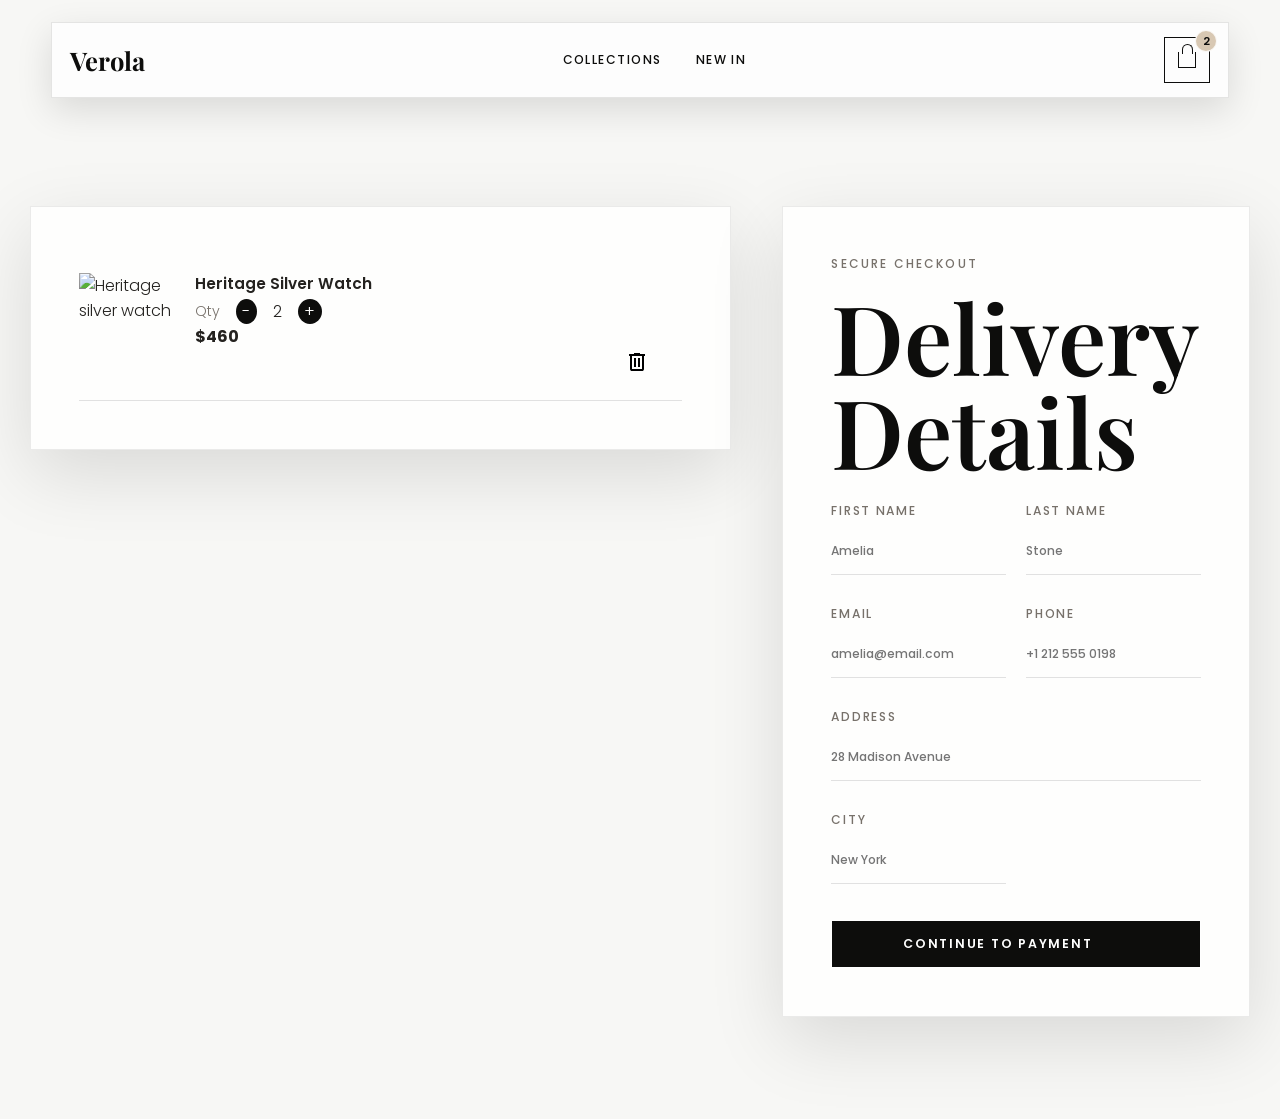
==== commit 166ae7a5: "update style payment" ====
--- a/checkout.html
+++ b/checkout.html
@@ -19,7 +19,6 @@
         <div class="nav-links">
           <a href="products.html">Collections</a>
           <a href="products.html#featured-products">New In</a>
-          <a href="payment.html">Payment</a>
         </div>
         <a
           class="cart-link"
--- a/styles.css
+++ b/styles.css
@@ -1331,3 +1331,14 @@
   top: 50%;
   display: none;
 }
+.payment-methods {
+  display: flex;
+  gap: 12px;
+  margin-bottom: 20px;
+}
+
+.payment-methods img {
+  width: 50px;
+  height: 32px;
+  object-fit: contain;
+}
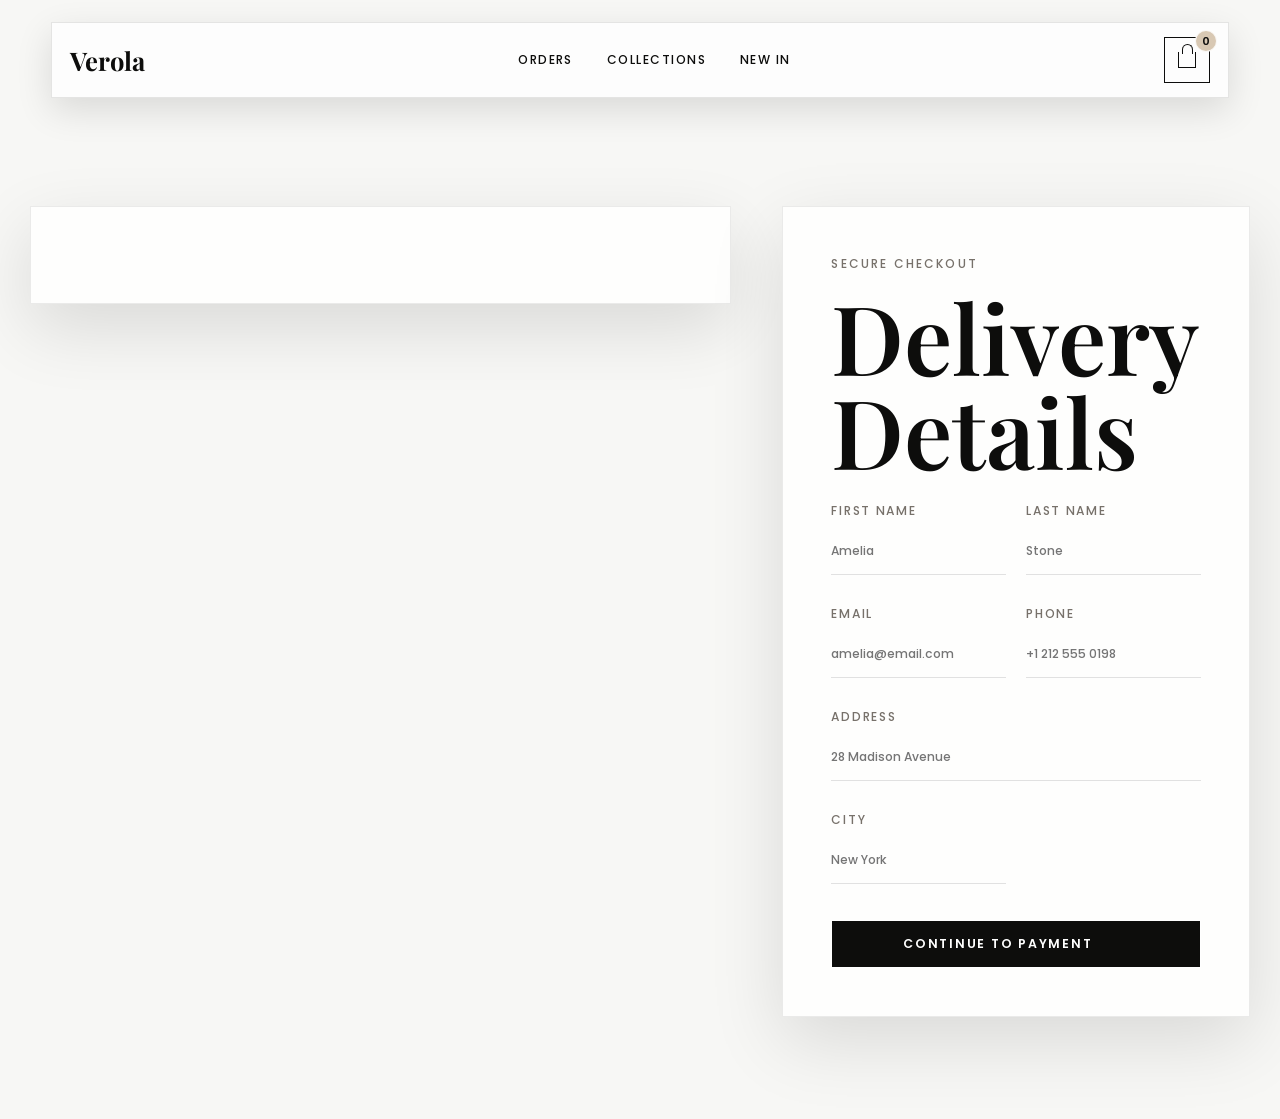
==== commit 7c771e0f: "final project" ====
--- a/checkout.html
+++ b/checkout.html
@@ -16,7 +16,14 @@
     <header class="site-header page-header">
       <nav class="navbar dark-nav" aria-label="Primary navigation">
         <a class="brand" href="index.html">Verola</a>
+        <input class="menu-toggle" type="checkbox" id="menu-toggle-checkout" aria-label="Open navigation menu" />
+        <label class="menu-button" for="menu-toggle-checkout" aria-hidden="true">
+          <span></span>
+          <span></span>
+          <span></span>
+        </label>
         <div class="nav-links">
+          <a href="orders-page.html">Orders</a>
           <a href="products.html">Collections</a>
           <a href="products.html#featured-products">New In</a>
         </div>
@@ -26,7 +33,7 @@
           aria-label="Shopping bag with two products"
         >
           <span class="cart-icon" aria-hidden="true"></span>
-          <span class="cart-count"></span>
+          <span class="cart-count">0</span>
         </a>
       </nav>
     </header>
--- a/styles.css
+++ b/styles.css
@@ -80,6 +80,52 @@
   display: flex;
   align-items: center;
   gap: clamp(14px, 3vw, 34px);
+}
+
+.menu-toggle {
+  position: absolute;
+  inline-size: 1px;
+  block-size: 1px;
+  opacity: 0;
+  pointer-events: none;
+}
+
+.menu-button {
+  display: none;
+  width: 44px;
+  height: 44px;
+  align-items: center;
+  justify-content: center;
+  flex-direction: column;
+  gap: 5px;
+  border: 1px solid currentColor;
+  color: inherit;
+  cursor: pointer;
+  transition:
+    background 260ms ease,
+    color 260ms ease,
+    transform 260ms ease;
+}
+
+.menu-button span {
+  width: 18px;
+  height: 1px;
+  background: currentColor;
+  transform-origin: center;
+  transition:
+    transform 260ms ease,
+    opacity 260ms ease;
+}
+
+.menu-button:hover {
+  color: var(--black);
+  background: var(--white);
+  transform: translateY(-2px);
+}
+
+.dark-nav .menu-button:hover {
+  color: var(--white);
+  background: var(--black);
 }
 
 .nav-links a,
@@ -1216,14 +1262,74 @@
 }
 
 @media (max-width: 680px) {
+  .navbar {
+    position: relative;
+  }
+
+  .menu-button {
+    display: inline-flex;
+    margin-left: auto;
+  }
+
+  .menu-toggle:checked + .menu-button span:nth-child(1) {
+    transform: translateY(6px) rotate(45deg);
+  }
+
+  .menu-toggle:checked + .menu-button span:nth-child(2) {
+    opacity: 0;
+  }
+
+  .menu-toggle:checked + .menu-button span:nth-child(3) {
+    transform: translateY(-6px) rotate(-45deg);
+  }
+
   .nav-links {
     position: absolute;
-    top: 110%;
-    padding: 0.4rem;
-    box-shadow: 5px 5px 5px rgba(29, 28, 28, 0.212);
-    border-radius: 4px;
-    width: 97%;
-  }
+    left: 0;
+    right: 0;
+    top: calc(100% + 12px);
+    display: grid;
+    gap: 0;
+    max-height: 0;
+    overflow: hidden;
+    padding: 0;
+    color: var(--black);
+    background: rgba(255, 255, 255, 0.94);
+    border: 1px solid rgba(0, 0, 0, 0.08);
+    opacity: 0;
+    pointer-events: none;
+    transform: translateY(-10px);
+    backdrop-filter: blur(18px);
+    box-shadow: 0 22px 56px rgba(12, 11, 10, 0.16);
+    transition:
+      max-height 320ms ease,
+      opacity 240ms ease,
+      padding 240ms ease,
+      transform 240ms ease;
+  }
+
+  .menu-toggle:checked ~ .nav-links {
+    max-height: 360px;
+    padding: 10px;
+    opacity: 1;
+    pointer-events: auto;
+    transform: translateY(0);
+  }
+
+  .nav-links a {
+    display: block;
+    padding: 14px 12px;
+    border-bottom: 1px solid rgba(0, 0, 0, 0.08);
+  }
+
+  .nav-links a:last-child {
+    border-bottom: 0;
+  }
+
+  .nav-links a::after {
+    display: none;
+  }
+
   .site-header {
     padding: 14px;
   }
@@ -1326,9 +1432,13 @@
   background-color: white;
   border: 1px solid black;
   border-radius: 10px;
-  padding: 4rem;
-  left: 30%;
+  padding: 2rem;
+
   top: 50%;
+  left: 50%;
+
+  transform: translate(-50%, -50%);
+
   display: none;
 }
 .payment-methods {
@@ -1342,3 +1452,64 @@
   height: 32px;
   object-fit: contain;
 }
+.orders-page {
+  padding: 5rem;
+  margin-top: 3rem;
+}
+.order-card {
+  display: flex;
+  gap: 15px;
+  background: #ffffff;
+  border-radius: 12px;
+  padding: 15px;
+  margin-bottom: 15px;
+  box-shadow: 0 6px 20px rgba(0, 0, 0, 0.08);
+  align-items: center;
+  transition: 0.3s ease;
+  width: 96%;
+}
+
+.order-card:hover {
+  transform: translateY(-3px);
+  box-shadow: 0 10px 25px rgba(0, 0, 0, 0.12);
+}
+
+.order-image {
+  width: 90px;
+  height: 90px;
+  object-fit: cover;
+  border-radius: 10px;
+  background: #f4f4f4;
+}
+
+.order-info {
+  flex: 1;
+}
+
+.order-title {
+  font-size: 16px;
+  margin: 0;
+  font-weight: 600;
+  color: #222;
+}
+
+.order-id {
+  font-size: 13px;
+  color: #666;
+  margin: 4px 0;
+}
+
+.order-date {
+  font-size: 13px;
+  color: #777;
+}
+
+.order-qty {
+  display: inline-block;
+  margin-top: 8px;
+  padding: 4px 10px;
+  background: #111;
+  color: white;
+  border-radius: 20px;
+  font-size: 12px;
+}
